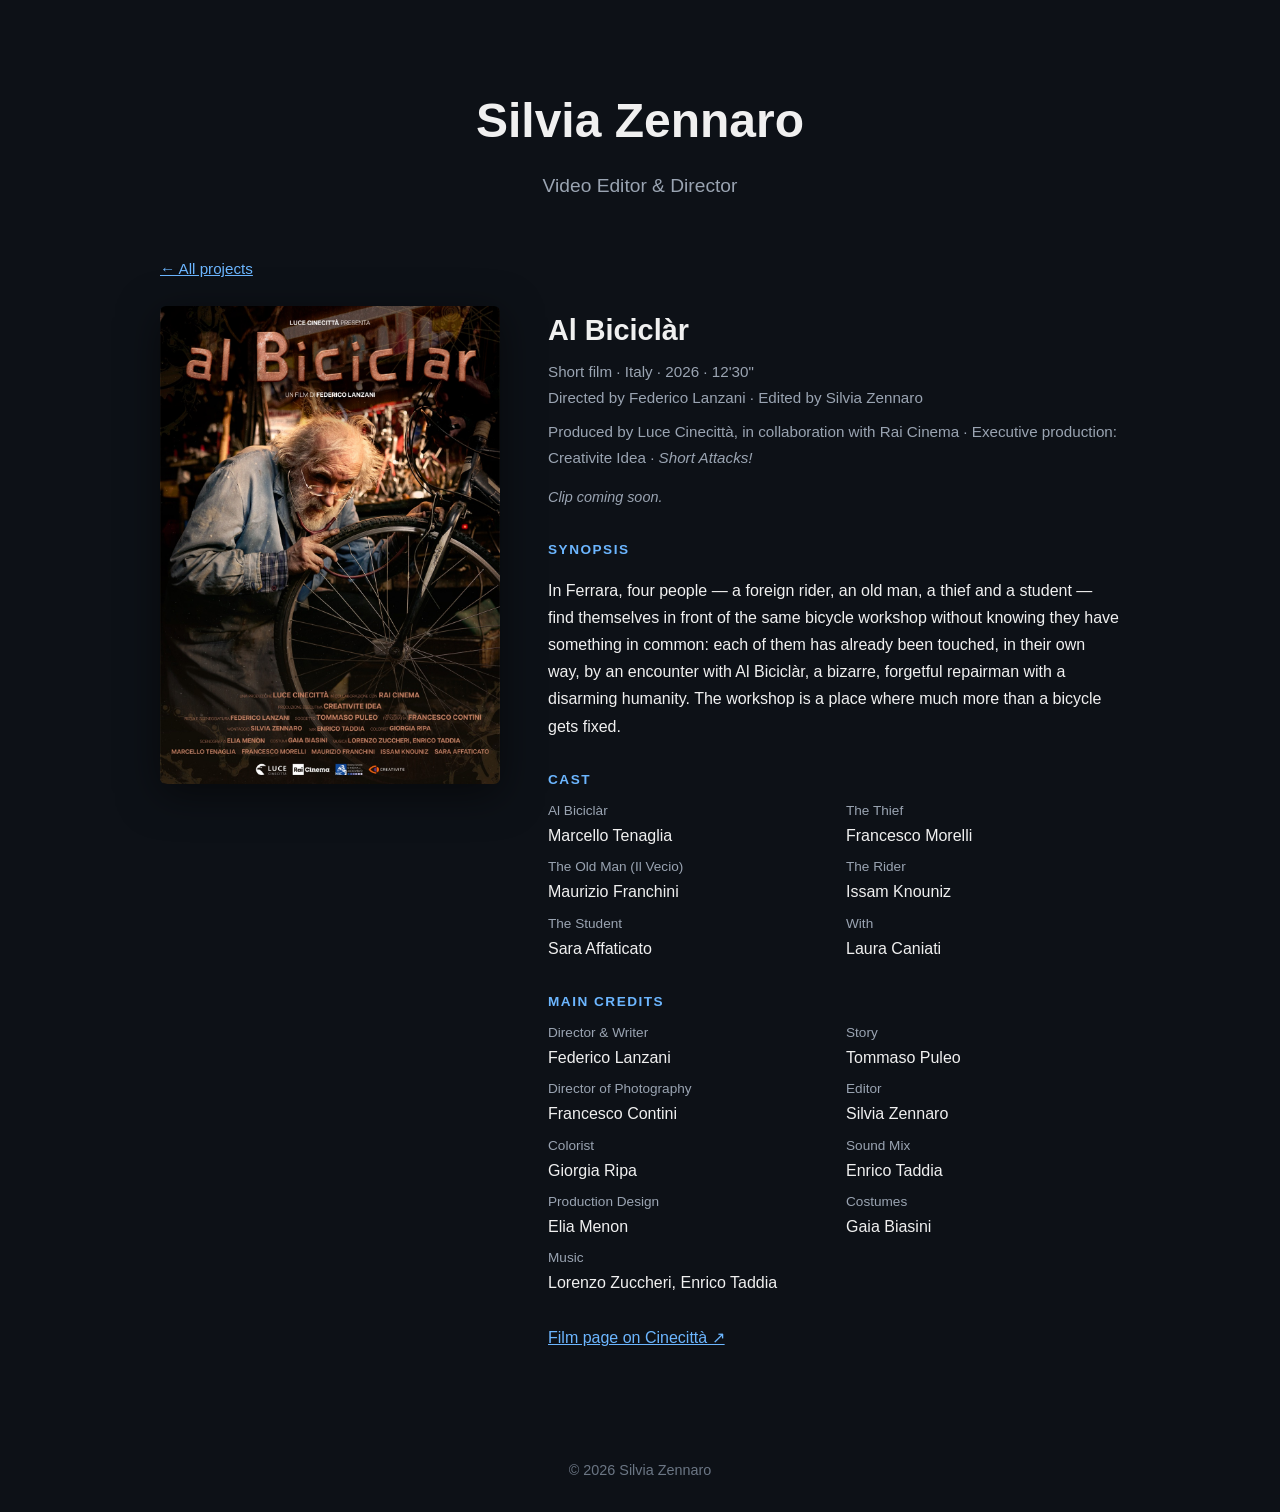
==== al-biciclar.html @ 4b1d2543 "Add files via upload" ====
<!DOCTYPE html>
<html lang="en">
<head>
  <meta charset="UTF-8">
  <meta name="viewport" content="width=device-width, initial-scale=1.0">
  <title>Al Biciclàr — Silvia Zennaro</title>
  <meta name="description" content="Al Biciclàr (2026), a short film by Federico Lanzani, edited by Silvia Zennaro. Produced by Luce Cinecittà.">
  <link rel="stylesheet" href="style.css">
</head>
<body>
  <header>
    <h1><a href="index.html">Silvia Zennaro</a></h1>
    <p class="role">Video Editor & Director</p>
  </header>

  <main>
    <a class="back" href="index.html">← All projects</a>

    <section class="project">
      <div class="poster">
        <img src="al-biciclar-poster.jpg" alt="Poster of Al Biciclàr, a film by Federico Lanzani">
      </div>

      <div>
        <h3>Al Biciclàr</h3>
        <p class="meta">Short film · Italy · 2026 · 12'30"<br>
          Directed by Federico Lanzani · Edited by Silvia Zennaro</p>
        <p class="meta">Produced by Luce Cinecittà, in collaboration with Rai Cinema ·
          Executive production: Creativite Idea · <em>Short Attacks!</em></p>

        <!-- CLIP_PLACEHOLDER -->
        <p class="soon">Clip coming soon.</p>

        <h4>Synopsis</h4>
        <p>
          In Ferrara, four people — a foreign rider, an old man, a thief and a student — find themselves
          in front of the same bicycle workshop without knowing they have something in common: each of
          them has already been touched, in their own way, by an encounter with Al Biciclàr, a bizarre,
          forgetful repairman with a disarming humanity. The workshop is a place where much more than
          a bicycle gets fixed.
        </p>

        <h4>Cast</h4>
        <ul class="credits">
          <li><span>Al Biciclàr</span>Marcello Tenaglia</li>
          <li><span>The Thief</span>Francesco Morelli</li>
          <li><span>The Old Man (Il Vecio)</span>Maurizio Franchini</li>
          <li><span>The Rider</span>Issam Knouniz</li>
          <li><span>The Student</span>Sara Affaticato</li>
          <li><span>With</span>Laura Caniati</li>
        </ul>

        <h4>Main Credits</h4>
        <ul class="credits">
          <li><span>Director & Writer</span>Federico Lanzani</li>
          <li><span>Story</span>Tommaso Puleo</li>
          <li><span>Director of Photography</span>Francesco Contini</li>
          <li><span>Editor</span>Silvia Zennaro</li>
          <li><span>Colorist</span>Giorgia Ripa</li>
          <li><span>Sound Mix</span>Enrico Taddia</li>
          <li><span>Production Design</span>Elia Menon</li>
          <li><span>Costumes</span>Gaia Biasini</li>
          <li><span>Music</span>Lorenzo Zuccheri, Enrico Taddia</li>
        </ul>

        <p style="margin-top:28px">
          <a href="https://cinecitta.com/film/al-biciclar/">Film page on Cinecittà ↗</a>
        </p>
      </div>
    </section>
  </main>

  <footer>© 2026 Silvia Zennaro</footer>
</body>
</html>
---- style.css ----
* { box-sizing: border-box; }
body {
  margin: 0;
  font-family: -apple-system, Helvetica, Arial, sans-serif;
  background: #0d1117;
  color: #f0f0f0;
  line-height: 1.7;
}
a { color: #6cb6ff; }
header { text-align: center; padding: 80px 20px 30px; }
header h1 { font-size: 3rem; margin: 0 0 8px; }
header h1 a { color: inherit; text-decoration: none; }
.role { font-size: 1.2rem; color: #9aa4b2; margin: 0; }
main { max-width: 1000px; margin: 0 auto; padding: 0 20px 60px; }
h2 {
  font-size: 1rem;
  text-transform: uppercase;
  letter-spacing: 2px;
  color: #9aa4b2;
  border-bottom: 1px solid #222a35;
  padding-bottom: 10px;
  margin: 56px 0 28px;
}
h3 { font-size: 1.8rem; margin: 0 0 4px; }
h4 {
  font-size: 0.85rem;
  text-transform: uppercase;
  letter-spacing: 1.5px;
  color: #6cb6ff;
  margin: 28px 0 8px;
}
.meta { color: #9aa4b2; margin: 0 0 8px; font-size: 0.95rem; }
.soon { color: #9aa4b2; font-size: 0.9rem; font-style: italic; }
footer { text-align: center; color: #6b7684; padding: 30px 20px; font-size: 0.9rem; }

/* Home: project cards */
.grid { display: grid; grid-template-columns: 1fr; gap: 32px; }
@media (min-width: 700px) { .grid { grid-template-columns: 1fr 1fr; } }
.card { display: block; color: inherit; text-decoration: none; }
.card img {
  width: 100%;
  height: auto;
  display: block;
  border-radius: 6px;
  box-shadow: 0 10px 40px rgba(0,0,0,.5);
  transition: transform .2s ease;
}
.card:hover img { transform: translateY(-4px); }
.card h3 { font-size: 1.4rem; margin: 16px 0 2px; }

/* Project page */
.back { display: inline-block; margin: 24px 0 0; font-size: 0.95rem; }
.project { display: grid; grid-template-columns: 1fr; gap: 32px; margin-top: 24px; }
@media (min-width: 800px) { .project { grid-template-columns: 340px 1fr; gap: 48px; } }
.poster img { width: 100%; height: auto; display: block; border-radius: 6px; box-shadow: 0 10px 40px rgba(0,0,0,.5); }
.video { background: #000; border-radius: 8px; overflow: hidden; margin: 0 0 8px; }
.video video { width: 100%; display: block; }
blockquote {
  margin: 0;
  padding-left: 18px;
  border-left: 3px solid #2f81f7;
  color: #cfd6df;
  font-style: italic;
}
.credits { display: grid; grid-template-columns: 1fr; gap: 6px 24px; margin: 0; padding: 0; list-style: none; }
@media (min-width: 600px) { .credits { grid-template-columns: 1fr 1fr; } }
.credits span { color: #9aa4b2; display: block; font-size: 0.85rem; }
.laurels { list-style: none; padding: 0; margin: 0; }
.laurels li { padding: 6px 0; border-bottom: 1px solid #1a212b; }
.sub { margin: 22px 0 6px; font-weight: 600; }
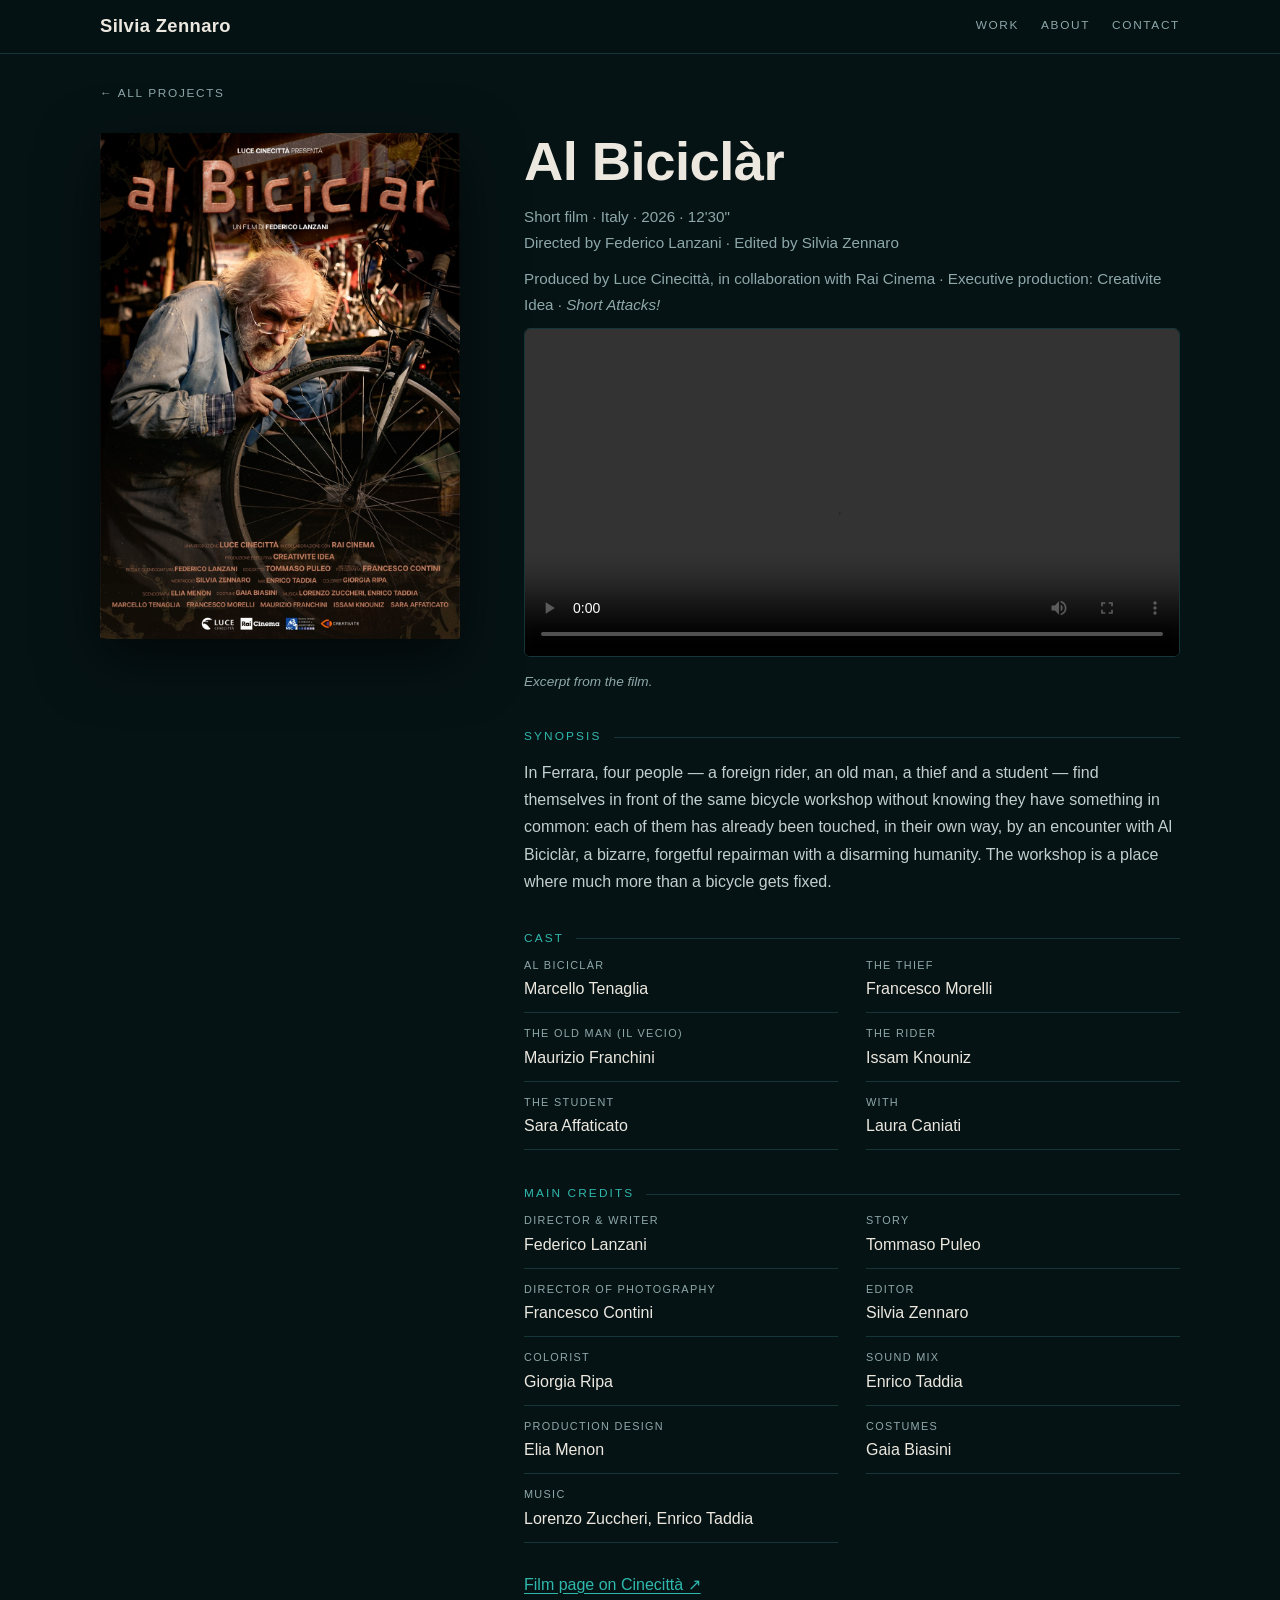
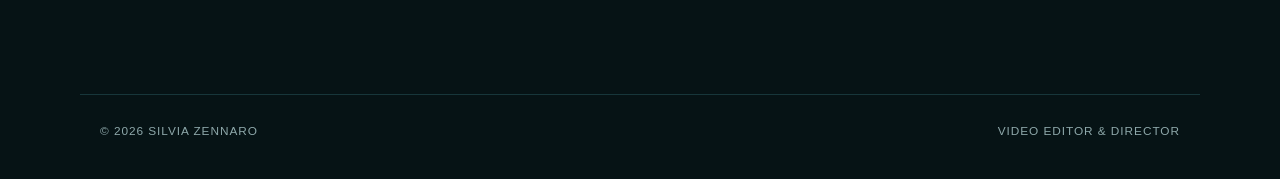
==== commit 2d8116eb: "Add files via upload" ====
--- a/al-biciclar.html
+++ b/al-biciclar.html
@@ -10,7 +10,11 @@
 <body>
   <header>
     <h1><a href="index.html">Silvia Zennaro</a></h1>
-    <p class="role">Video Editor & Director</p>
+    <nav>
+      <a href="index.html#work">Work</a>
+      <a href="index.html#about">About</a>
+      <a href="index.html#contact">Contact</a>
+    </nav>
   </header>
 
   <main>
@@ -28,8 +32,10 @@
         <p class="meta">Produced by Luce Cinecittà, in collaboration with Rai Cinema ·
           Executive production: Creativite Idea · <em>Short Attacks!</em></p>
 
-        <!-- CLIP_PLACEHOLDER -->
-        <p class="soon">Clip coming soon.</p>
+        <div class="video">
+          <video controls playsinline preload="metadata" src="al-biciclar-clip.mp4"></video>
+        </div>
+        <p class="soon">Excerpt from the film.</p>
 
         <h4>Synopsis</h4>
         <p>
@@ -70,6 +76,9 @@
     </section>
   </main>
 
-  <footer>© 2026 Silvia Zennaro</footer>
+  <footer>
+    <span>© 2026 Silvia Zennaro</span>
+    <span>Video Editor &amp; Director</span>
+  </footer>
 </body>
 </html>
--- a/style.css
+++ b/style.css
@@ -1,70 +1,223 @@
+/* ───────────────────────────────────────────
+   Silvia Zennaro — portfolio
+   Petrol teal (ottanio) on deep teal-black, cream text,
+   serif display type + clean sans body. No external fonts.
+   ─────────────────────────────────────────── */
+
+:root {
+  --bg: #061315;
+  --bg-2: #0a1c1f;
+  --surface: #0d2428;
+  --line: #17363a;
+  --text: #ece8df;
+  --muted: #8ea8aa;
+  --teal: #2fb8ad;        /* accent, readable on dark */
+  --teal-deep: #0e6168;   /* ottanio */
+  --sand: #d9c3a0;        /* tiny warm counterpoint */
+  --serif: -apple-system, "Segoe UI", "Helvetica Neue", Helvetica, Arial, sans-serif;
+  --sans: -apple-system, "Segoe UI", "Helvetica Neue", Helvetica, Arial, sans-serif;
+  --mono: -apple-system, "Segoe UI", "Helvetica Neue", Helvetica, Arial, sans-serif;
+  --wrap: 1120px;
+}
+
 * { box-sizing: border-box; }
+html { scroll-behavior: smooth; scroll-padding-top: 72px; }
 body {
   margin: 0;
-  font-family: -apple-system, Helvetica, Arial, sans-serif;
-  background: #0d1117;
-  color: #f0f0f0;
+  font-family: var(--sans);
+  background: var(--bg);
+  color: var(--text);
   line-height: 1.7;
-}
-a { color: #6cb6ff; }
-header { text-align: center; padding: 80px 20px 30px; }
-header h1 { font-size: 3rem; margin: 0 0 8px; }
-header h1 a { color: inherit; text-decoration: none; }
-.role { font-size: 1.2rem; color: #9aa4b2; margin: 0; }
-main { max-width: 1000px; margin: 0 auto; padding: 0 20px 60px; }
+  -webkit-font-smoothing: antialiased;
+}
+img { max-width: 100%; }
+a { color: var(--teal); text-underline-offset: 3px; }
+a:hover { color: var(--text); }
+::selection { background: var(--teal-deep); color: #fff; }
+
+/* ── Top bar ───────────────────────────── */
+header {
+  position: sticky; top: 0; z-index: 20;
+  display: flex; align-items: center; justify-content: space-between;
+  gap: 20px; padding: 14px max(20px, calc((100vw - var(--wrap)) / 2 + 20px));
+  background: rgba(6, 19, 21, .82);
+  backdrop-filter: blur(12px); -webkit-backdrop-filter: blur(12px);
+  border-bottom: 1px solid var(--line);
+  text-align: left;
+}
+header h1 { margin: 0; font: 600 1.15rem/1 var(--serif); letter-spacing: .02em; }
+header h1 a { color: var(--text); text-decoration: none; }
+header .role { display: none; }
+nav { display: flex; gap: 22px; }
+nav a {
+  color: var(--muted); text-decoration: none;
+  font: 500 .74rem/1 var(--mono); letter-spacing: .14em; text-transform: uppercase;
+  padding: 6px 0; border-bottom: 1px solid transparent;
+  transition: color .2s, border-color .2s;
+}
+nav a:hover { color: var(--text); border-color: var(--teal); }
+
+main { max-width: var(--wrap); margin: 0 auto; padding: 0 20px 40px; }
+footer {
+  max-width: var(--wrap); margin: 40px auto 0; padding: 28px 20px 40px;
+  border-top: 1px solid var(--line);
+  display: flex; justify-content: space-between; flex-wrap: wrap; gap: 10px;
+  color: var(--muted); font: .74rem/1.4 var(--mono); letter-spacing: .08em; text-transform: uppercase;
+}
+
+/* ── Hero (home) ───────────────────────── */
+.hero {
+  position: relative; padding: clamp(70px, 14vw, 150px) 0 clamp(60px, 10vw, 110px);
+  isolation: isolate;
+}
+.hero::before {                       /* soft teal light */
+  content: ""; position: absolute; z-index: -1;
+  inset: -120px -20vw auto -20vw; height: 560px;
+  background:
+    radial-gradient(520px 320px at 18% 40%, rgba(14, 97, 104, .55), transparent 70%),
+    radial-gradient(420px 260px at 82% 20%, rgba(47, 184, 173, .16), transparent 70%);
+}
+.eyebrow {
+  display: flex; align-items: center; gap: 14px; margin: 0 0 26px;
+  font: 500 .76rem/1 var(--mono); letter-spacing: .2em; text-transform: uppercase; color: var(--teal);
+}
+.eyebrow::before { content: ""; width: 44px; height: 1px; background: var(--teal); }
+.hero h2 {
+  display: block; margin: 0; border: 0; padding: 0;
+  font: 600 clamp(3rem, 13vw, 9rem)/.92 var(--serif); letter-spacing: -.035em; text-transform: none;
+  color: var(--text);
+}
+.hero h2 em { font-style: italic; color: var(--teal); }
+.lead { max-width: 560px; margin: 30px 0 0; font-size: clamp(1.05rem, 2.2vw, 1.25rem); color: #c9d3d0; }
+.hero-links { display: flex; flex-wrap: wrap; gap: 14px; margin-top: 38px; }
+.btn {
+  display: inline-block; padding: 13px 24px; border-radius: 999px; text-decoration: none;
+  font: 500 .76rem/1 var(--mono); letter-spacing: .14em; text-transform: uppercase;
+  border: 1px solid var(--teal); color: var(--teal); transition: background .2s, color .2s;
+}
+.btn:hover { background: var(--teal); color: var(--bg); }
+.btn.solid { background: var(--teal); color: var(--bg); }
+.btn.solid:hover { background: var(--text); border-color: var(--text); }
+.tc {
+  position: absolute; right: 0; bottom: 28px;
+  font: .72rem/1 var(--mono); letter-spacing: .18em; color: var(--muted); opacity: .7;
+}
+
+/* ── Section headings ──────────────────── */
+section.block { padding: clamp(50px, 8vw, 90px) 0 0; }
 h2 {
-  font-size: 1rem;
-  text-transform: uppercase;
-  letter-spacing: 2px;
-  color: #9aa4b2;
-  border-bottom: 1px solid #222a35;
-  padding-bottom: 10px;
-  margin: 56px 0 28px;
-}
-h3 { font-size: 1.8rem; margin: 0 0 4px; }
+  display: flex; align-items: baseline; gap: 16px;
+  margin: 0 0 36px; padding: 0 0 14px; border-bottom: 1px solid var(--line);
+  font: 600 clamp(1.9rem, 4.5vw, 2.8rem)/1.1 var(--serif); letter-spacing: -.01em;
+  text-transform: none; color: var(--text);
+}
+h2 .n { font: 500 .76rem/1 var(--mono); letter-spacing: .18em; color: var(--teal); }
+h3 { font: 600 clamp(2.2rem, 5vw, 3.4rem)/1.05 var(--serif); letter-spacing: -.01em; margin: 0 0 14px; }
 h4 {
-  font-size: 0.85rem;
-  text-transform: uppercase;
-  letter-spacing: 1.5px;
-  color: #6cb6ff;
-  margin: 28px 0 8px;
-}
-.meta { color: #9aa4b2; margin: 0 0 8px; font-size: 0.95rem; }
-.soon { color: #9aa4b2; font-size: 0.9rem; font-style: italic; }
-footer { text-align: center; color: #6b7684; padding: 30px 20px; font-size: 0.9rem; }
-
-/* Home: project cards */
-.grid { display: grid; grid-template-columns: 1fr; gap: 32px; }
-@media (min-width: 700px) { .grid { grid-template-columns: 1fr 1fr; } }
+  font: 500 .74rem/1 var(--mono); letter-spacing: .18em; text-transform: uppercase;
+  color: var(--teal); margin: 38px 0 12px;
+  display: flex; align-items: center; gap: 12px;
+}
+h4::after { content: ""; flex: 1; height: 1px; background: var(--line); }
+
+.meta { color: var(--muted); margin: 0 0 10px; font-size: .95rem; }
+.soon { color: var(--muted); font-size: .85rem; font-style: italic; }
+
+/* ── Home: project grid ────────────────── */
+.grid { display: grid; grid-template-columns: 1fr 1fr; gap: 28px 18px; align-items: start; }
+@media (min-width: 900px) { .grid { grid-template-columns: repeat(3, 1fr); gap: 44px 28px; } }
 .card { display: block; color: inherit; text-decoration: none; }
 .card img {
-  width: 100%;
-  height: auto;
-  display: block;
-  border-radius: 6px;
-  box-shadow: 0 10px 40px rgba(0,0,0,.5);
-  transition: transform .2s ease;
-}
-.card:hover img { transform: translateY(-4px); }
-.card h3 { font-size: 1.4rem; margin: 16px 0 2px; }
-
-/* Project page */
-.back { display: inline-block; margin: 24px 0 0; font-size: 0.95rem; }
-.project { display: grid; grid-template-columns: 1fr; gap: 32px; margin-top: 24px; }
-@media (min-width: 800px) { .project { grid-template-columns: 340px 1fr; gap: 48px; } }
-.poster img { width: 100%; height: auto; display: block; border-radius: 6px; box-shadow: 0 10px 40px rgba(0,0,0,.5); }
-.video { background: #000; border-radius: 8px; overflow: hidden; margin: 0 0 8px; }
+  width: 100%; height: auto; display: block; aspect-ratio: 5 / 7; object-fit: cover; object-position: center top; background: var(--surface); border-radius: 3px;
+  box-shadow: 0 14px 40px rgba(0, 0, 0, .55);
+  transition: transform .35s ease, box-shadow .35s ease;
+}
+.card:hover img { transform: translateY(-6px); box-shadow: 0 22px 50px rgba(0, 0, 0, .6), 0 0 0 1px var(--teal); }
+.card h3 { font: 500 1.35rem/1.2 var(--serif); margin: 16px 0 4px; letter-spacing: 0; }
+.card .meta { font: .72rem/1.5 var(--mono); letter-spacing: .06em; text-transform: uppercase; margin: 0; }
+.card:hover h3 { color: var(--teal); }
+
+/* ── Home: more work (editorial index) ─── */
+.work { list-style: none; margin: 0; padding: 0; }
+.work li {
+  display: grid; grid-template-columns: 64px minmax(0, 1.3fr) minmax(0, .8fr) minmax(0, 1.4fr);
+  gap: 4px 24px; align-items: baseline; padding: 18px 8px;
+  border-bottom: 1px solid var(--line); transition: background .2s, padding-left .2s;
+}
+.work li:hover { background: var(--bg-2); padding-left: 16px; }
+.work .top { display: contents; }
+.work .year { grid-column: 1; grid-row: 1; font: .8rem/1 var(--mono); letter-spacing: .1em; color: var(--muted); }
+.work .title { grid-column: 2; grid-row: 1; font: 500 1.3rem/1.25 var(--serif); }
+.work .role-line { grid-column: 3; grid-row: 1; margin: 0; font: .72rem/1.4 var(--mono); letter-spacing: .1em; text-transform: uppercase; color: var(--teal); }
+.work .info { grid-column: 4; grid-row: 1; margin: 0; font-size: .9rem; line-height: 1.5; color: var(--muted); }
+@media (max-width: 760px) {
+  .work li { grid-template-columns: 52px 1fr; padding: 16px 0; }
+  .work .title { grid-column: 2; grid-row: 1; }
+  .work .year { grid-row: 1; }
+  .work .role-line { grid-column: 2; grid-row: 2; }
+  .work .info { grid-column: 2; grid-row: 3; }
+}
+
+/* ── Home: about ───────────────────────── */
+.about { display: grid; grid-template-columns: 1fr; gap: 40px; }
+@media (min-width: 860px) { .about { grid-template-columns: 1.3fr 1fr; gap: 80px; } }
+.about .big { font: 500 clamp(1.4rem, 2.8vw, 1.9rem)/1.4 var(--serif); margin: 0 0 22px; color: var(--text); }
+.about p { margin: 0 0 16px; color: #c3cfcc; }
+.facts { display: grid; gap: 26px; align-content: start; }
+.facts h4 { margin-top: 0; }
+.facts ul { list-style: none; margin: 0; padding: 0; }
+.facts li { padding: 5px 0; color: #c3cfcc; font-size: .95rem; }
+.facts li small { display: block; color: var(--muted); font-size: .82rem; }
+.tags { display: flex; flex-wrap: wrap; gap: 8px; }
+.tags span { padding: 6px 12px; border: 1px solid var(--line); border-radius: 999px; font-size: .82rem; color: #c3cfcc; }
+
+/* ── Home: showreel / contact placeholders ── */
+.reel {
+  display: grid; place-items: center; aspect-ratio: 16 / 7; min-height: 200px; padding: 20px;
+  border: 1px dashed var(--teal-deep); border-radius: 6px; text-align: center;
+  background: repeating-linear-gradient(135deg, transparent 0 14px, rgba(14, 97, 104, .08) 14px 15px);
+  color: var(--muted); font: .78rem/1.8 var(--mono); letter-spacing: .16em; text-transform: uppercase;
+}
+.contact { text-align: left; }
+.contact .big { font: 600 clamp(2rem, 6vw, 4rem)/1.05 var(--serif); letter-spacing: -.015em; margin: 0 0 22px; }
+.contact .big em { color: var(--teal); }
+.contact p { color: var(--muted); max-width: 520px; }
+
+/* ── Project pages ─────────────────────── */
+.back {
+  display: inline-block; margin: 34px 0 0; color: var(--muted); text-decoration: none;
+  font: 500 .74rem/1 var(--mono); letter-spacing: .14em; text-transform: uppercase;
+}
+.back:hover { color: var(--teal); }
+.project { display: grid; grid-template-columns: 1fr; gap: 36px; margin-top: 28px; }
+@media (min-width: 860px) { .project { grid-template-columns: 360px 1fr; gap: 64px; } .poster { position: sticky; top: 90px; align-self: start; } }
+.poster img { width: 100%; height: auto; display: block; border-radius: 3px; box-shadow: 0 20px 60px rgba(0, 0, 0, .6); }
+.video { background: #000; border-radius: 6px; overflow: hidden; margin: 0 0 8px; border: 1px solid var(--line); }
 .video video { width: 100%; display: block; }
 blockquote {
-  margin: 0;
-  padding-left: 18px;
-  border-left: 3px solid #2f81f7;
-  color: #cfd6df;
-  font-style: italic;
-}
-.credits { display: grid; grid-template-columns: 1fr; gap: 6px 24px; margin: 0; padding: 0; list-style: none; }
+  margin: 0; padding: 4px 0 4px 22px; border-left: 2px solid var(--teal);
+  color: #cfd9d6; font: italic 400 1.08rem/1.6 var(--serif);
+}
+.credits { display: grid; grid-template-columns: 1fr; gap: 12px 28px; margin: 0; padding: 0; list-style: none; }
 @media (min-width: 600px) { .credits { grid-template-columns: 1fr 1fr; } }
-.credits span { color: #9aa4b2; display: block; font-size: 0.85rem; }
+.credits li { padding-bottom: 10px; border-bottom: 1px solid var(--line); }
+.credits span { color: var(--muted); display: block; font: .68rem/1.5 var(--mono); letter-spacing: .12em; text-transform: uppercase; margin-bottom: 2px; }
 .laurels { list-style: none; padding: 0; margin: 0; }
-.laurels li { padding: 6px 0; border-bottom: 1px solid #1a212b; }
-.sub { margin: 22px 0 6px; font-weight: 600; }
+.laurels li { padding: 8px 0 8px 22px; border-bottom: 1px solid var(--line); position: relative; }
+.laurels li::before { content: "✦"; position: absolute; left: 0; top: 9px; font-size: .7rem; color: var(--teal); }
+.sub { margin: 26px 0 6px; font: 500 .74rem/1.4 var(--mono); letter-spacing: .14em; text-transform: uppercase; color: var(--sand); }
+.project p { color: #c3cfcc; }
+.project .meta, .project .soon { color: var(--muted); }
+
+/* Photo gallery */
+.gallery { display: flex; flex-wrap: wrap; justify-content: center; gap: 10px; margin: 0 0 8px; }
+.gallery img { flex: 0 0 calc(50% - 5px); width: calc(50% - 5px); aspect-ratio: 4 / 3; object-fit: cover; object-position: center 30%; display: block; border-radius: 4px; }
+
+/* ── Motion (respects user setting) ────── */
+.reveal { opacity: 0; transform: translateY(18px); transition: opacity .7s ease, transform .7s ease; }
+.reveal.in { opacity: 1; transform: none; }
+@media (prefers-reduced-motion: reduce) {
+  html { scroll-behavior: auto; }
+  .reveal { opacity: 1; transform: none; transition: none; }
+  .card img, .work li { transition: none; }
+}
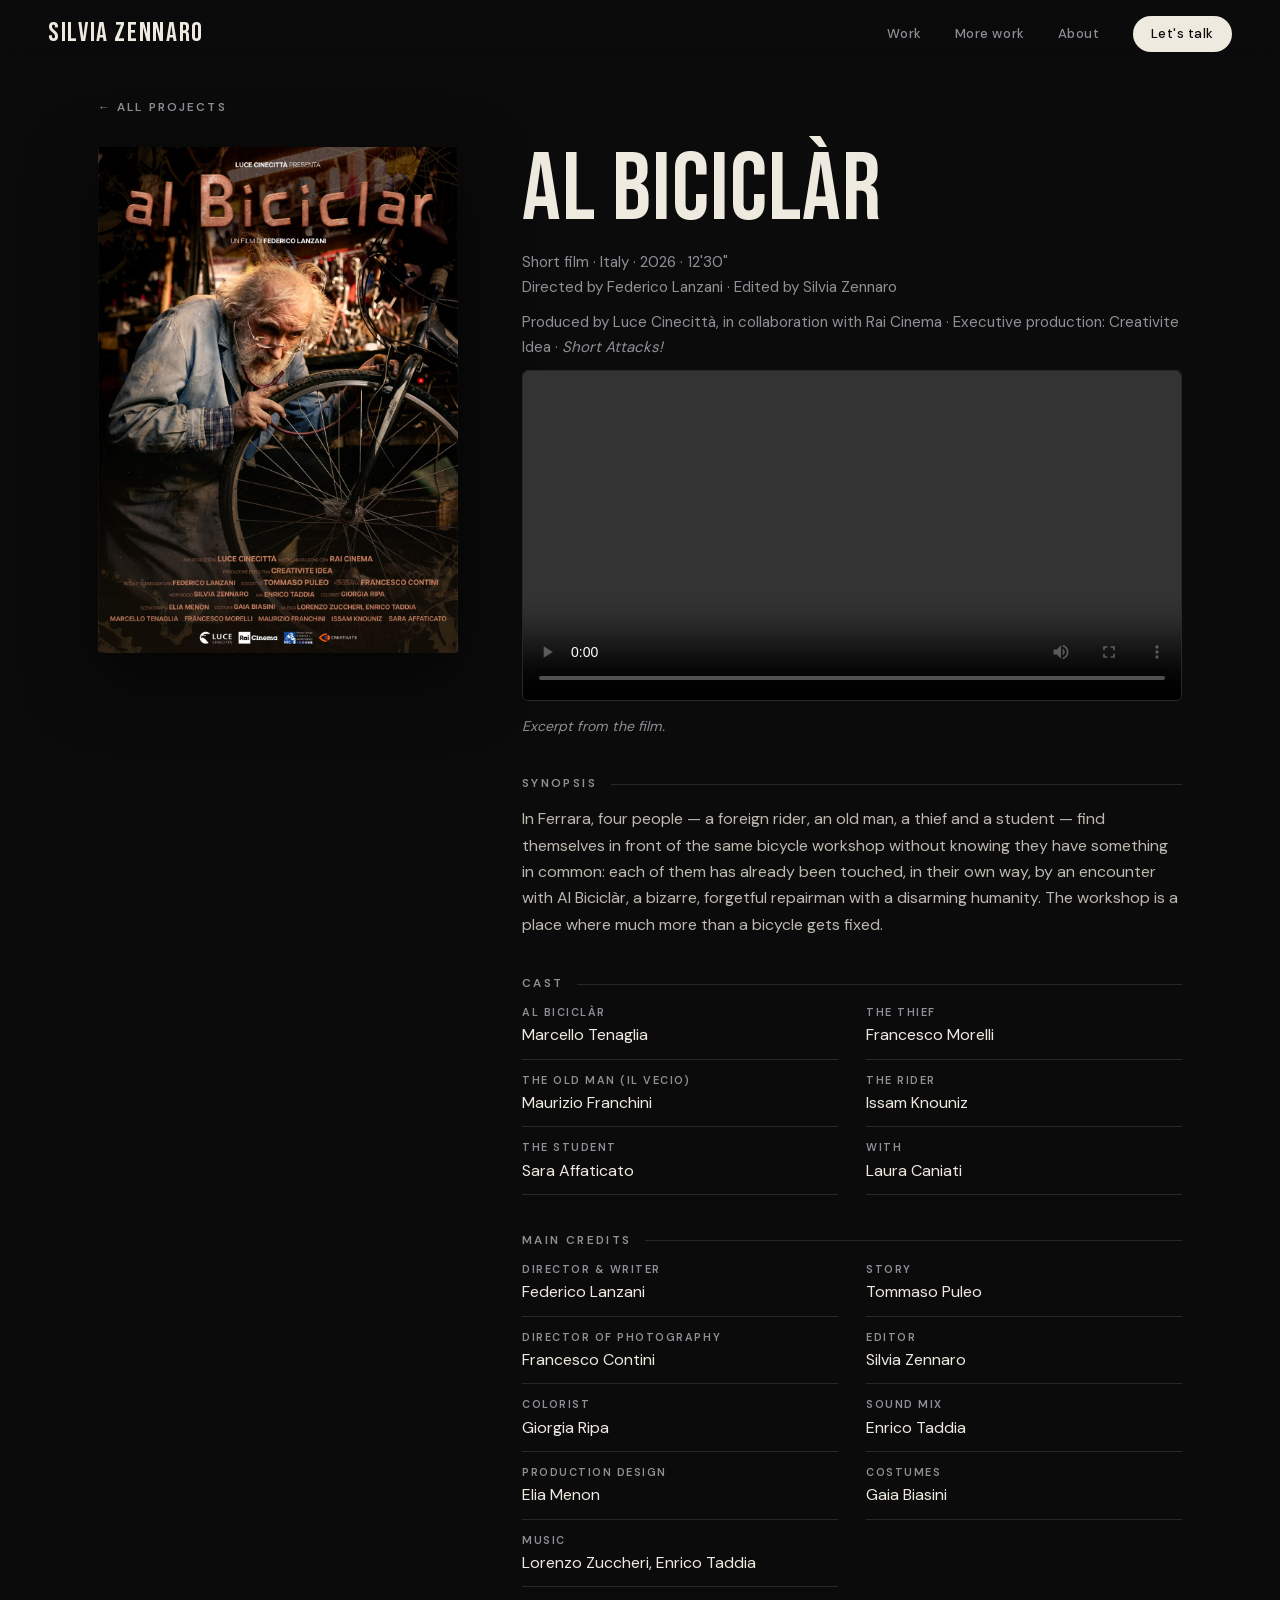
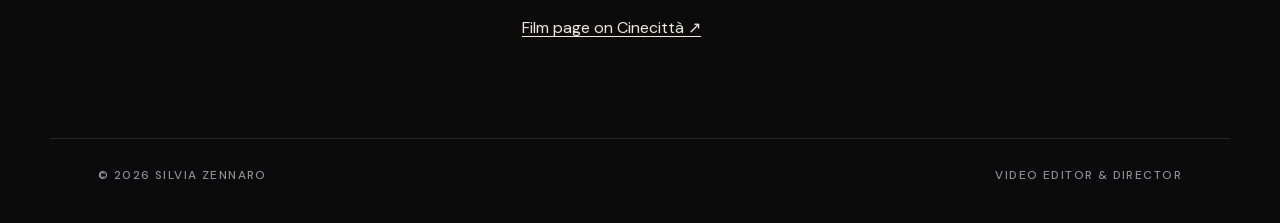
==== commit ae64221f: "Add files via upload" ====
--- a/al-biciclar.html
+++ b/al-biciclar.html
@@ -5,6 +5,7 @@
   <meta name="viewport" content="width=device-width, initial-scale=1.0">
   <title>Al Biciclàr — Silvia Zennaro</title>
   <meta name="description" content="Al Biciclàr (2026), a short film by Federico Lanzani, edited by Silvia Zennaro. Produced by Luce Cinecittà.">
+  <meta name="theme-color" content="#0b0b0c">
   <link rel="stylesheet" href="style.css">
 </head>
 <body>
@@ -12,8 +13,9 @@
     <h1><a href="index.html">Silvia Zennaro</a></h1>
     <nav>
       <a href="index.html#work">Work</a>
+      <a href="index.html#more">More work</a>
       <a href="index.html#about">About</a>
-      <a href="index.html#contact">Contact</a>
+      <a class="cta" href="index.html#contact">Let's talk</a>
     </nav>
   </header>
 
--- a/style.css
+++ b/style.css
@@ -1,223 +1,268 @@
 /* ───────────────────────────────────────────
    Silvia Zennaro — portfolio
-   Petrol teal (ottanio) on deep teal-black, cream text,
-   serif display type + clean sans body. No external fonts.
+   Black & cream. Condensed display type (Bebas Neue) +
+   clean text sans (DM Sans). Fonts are self-hosted.
    ─────────────────────────────────────────── */
 
+@font-face {
+  font-family: "Bebas Neue"; font-style: normal; font-weight: 400; font-display: swap;
+  src: url("fonts/bebas-neue.woff2") format("woff2");
+}
+@font-face {
+  font-family: "DM Sans"; font-style: normal; font-weight: 300 700; font-display: swap;
+  src: url("fonts/dm-sans.woff2") format("woff2");
+}
+
 :root {
-  --bg: #061315;
-  --bg-2: #0a1c1f;
-  --surface: #0d2428;
-  --line: #17363a;
-  --text: #ece8df;
-  --muted: #8ea8aa;
-  --teal: #2fb8ad;        /* accent, readable on dark */
-  --teal-deep: #0e6168;   /* ottanio */
-  --sand: #d9c3a0;        /* tiny warm counterpoint */
-  --serif: -apple-system, "Segoe UI", "Helvetica Neue", Helvetica, Arial, sans-serif;
-  --sans: -apple-system, "Segoe UI", "Helvetica Neue", Helvetica, Arial, sans-serif;
-  --mono: -apple-system, "Segoe UI", "Helvetica Neue", Helvetica, Arial, sans-serif;
-  --wrap: 1120px;
+  --bg: #0b0b0c;
+  --bg-2: #131315;
+  --line: #28282c;
+  --text: #efeae0;
+  --muted: #8f8f95;
+  --display: "Bebas Neue", "Oswald", Impact, "Arial Narrow", sans-serif;
+  --sans: "DM Sans", -apple-system, "Segoe UI", "Helvetica Neue", Arial, sans-serif;
+  --wrap: 1180px;
+  --pad: clamp(20px, 4vw, 48px);
+  --nav-h: 68px;
 }
 
 * { box-sizing: border-box; }
-html { scroll-behavior: smooth; scroll-padding-top: 72px; }
+html { scroll-behavior: smooth; scroll-padding-top: var(--nav-h); }
 body {
-  margin: 0;
-  font-family: var(--sans);
-  background: var(--bg);
-  color: var(--text);
-  line-height: 1.7;
+  margin: 0; background: var(--bg); color: var(--text);
+  font-family: var(--sans); font-weight: 400; line-height: 1.65;
   -webkit-font-smoothing: antialiased;
 }
 img { max-width: 100%; }
-a { color: var(--teal); text-underline-offset: 3px; }
-a:hover { color: var(--text); }
-::selection { background: var(--teal-deep); color: #fff; }
+a { color: var(--text); text-underline-offset: 3px; }
+a:hover { color: #fff; }
+::selection { background: var(--text); color: var(--bg); }
 
 /* ── Top bar ───────────────────────────── */
 header {
-  position: sticky; top: 0; z-index: 20;
-  display: flex; align-items: center; justify-content: space-between;
-  gap: 20px; padding: 14px max(20px, calc((100vw - var(--wrap)) / 2 + 20px));
-  background: rgba(6, 19, 21, .82);
-  backdrop-filter: blur(12px); -webkit-backdrop-filter: blur(12px);
-  border-bottom: 1px solid var(--line);
-  text-align: left;
-}
-header h1 { margin: 0; font: 600 1.15rem/1 var(--serif); letter-spacing: .02em; }
+  position: fixed; top: 0; left: 0; right: 0; z-index: 50; height: var(--nav-h);
+  display: flex; align-items: center; justify-content: space-between; gap: 24px;
+  padding: 0 var(--pad);
+  background: linear-gradient(to bottom, rgba(11,11,12,.92), rgba(11,11,12,.55));
+  backdrop-filter: blur(10px); -webkit-backdrop-filter: blur(10px);
+}
+header h1 { margin: 0; font: 400 1.7rem/1 var(--display); letter-spacing: .06em; }
 header h1 a { color: var(--text); text-decoration: none; }
 header .role { display: none; }
-nav { display: flex; gap: 22px; }
+nav { display: flex; align-items: center; gap: clamp(14px, 2.6vw, 34px); }
 nav a {
-  color: var(--muted); text-decoration: none;
-  font: 500 .74rem/1 var(--mono); letter-spacing: .14em; text-transform: uppercase;
-  padding: 6px 0; border-bottom: 1px solid transparent;
-  transition: color .2s, border-color .2s;
-}
-nav a:hover { color: var(--text); border-color: var(--teal); }
-
-main { max-width: var(--wrap); margin: 0 auto; padding: 0 20px 40px; }
+  position: relative; color: var(--muted); text-decoration: none;
+  font: 500 .82rem/1 var(--sans); letter-spacing: .04em; padding: 8px 0; transition: color .2s;
+}
+nav a::after {
+  content: ""; position: absolute; left: 0; right: 0; bottom: 0; height: 1px;
+  background: var(--text); transform: scaleX(0); transform-origin: left; transition: transform .3s ease;
+}
+nav a:hover, nav a.on { color: var(--text); }
+nav a:hover::after, nav a.on::after { transform: scaleX(1); }
+nav a.cta {
+  color: var(--bg); background: var(--text); padding: 11px 18px; border-radius: 999px;
+}
+nav a.cta::after { display: none; }
+nav a.cta:hover { background: #fff; color: #000; }
+@media (max-width: 720px) { nav a:not(.cta) { display: none; } header h1 { font-size: 1.45rem; } }
+.progress {
+  position: fixed; top: 0; left: 0; height: 2px; width: 100%; z-index: 60;
+  background: var(--text); transform: scaleX(0); transform-origin: left;
+}
+
+main { max-width: var(--wrap); margin: 0 auto; padding: var(--nav-h) var(--pad) 40px; }
 footer {
-  max-width: var(--wrap); margin: 40px auto 0; padding: 28px 20px 40px;
+  max-width: var(--wrap); margin: 40px auto 0; padding: 28px var(--pad) 40px;
   border-top: 1px solid var(--line);
   display: flex; justify-content: space-between; flex-wrap: wrap; gap: 10px;
-  color: var(--muted); font: .74rem/1.4 var(--mono); letter-spacing: .08em; text-transform: uppercase;
-}
-
-/* ── Hero (home) ───────────────────────── */
+  color: var(--muted); font: 500 .74rem/1.4 var(--sans); letter-spacing: .12em; text-transform: uppercase;
+}
+
+/* ── Type helpers ──────────────────────── */
+.chip {
+  display: inline-block; padding: 7px 14px; border: 1px solid var(--line); border-radius: 999px;
+  font: 500 .72rem/1 var(--sans); letter-spacing: .16em; text-transform: uppercase; color: var(--muted);
+}
+h2 {
+  margin: 18px 0 40px; font: 400 clamp(3rem, 9vw, 7rem)/.9 var(--display);
+  letter-spacing: .01em; text-transform: uppercase; color: var(--text); border: 0; padding: 0;
+}
+h3 { margin: 0 0 14px; font: 400 clamp(3rem, 8vw, 6rem)/.92 var(--display); text-transform: uppercase; letter-spacing: .01em; }
+h4 {
+  display: flex; align-items: center; gap: 14px; margin: 40px 0 14px;
+  font: 600 .74rem/1 var(--sans); letter-spacing: .2em; text-transform: uppercase; color: var(--muted);
+}
+h4::after { content: ""; flex: 1; height: 1px; background: var(--line); }
+.meta { color: var(--muted); margin: 0 0 10px; font-size: .95rem; }
+.soon { color: var(--muted); font-size: .88rem; font-style: italic; }
+
+.btn {
+  display: inline-block; padding: 14px 26px; border-radius: 999px; text-decoration: none;
+  font: 600 .78rem/1 var(--sans); letter-spacing: .12em; text-transform: uppercase;
+  border: 1px solid var(--text); color: var(--text); transition: background .2s, color .2s;
+}
+.btn:hover { background: var(--text); color: var(--bg); }
+.btn.solid { background: var(--text); color: var(--bg); }
+.btn.solid:hover { background: #fff; border-color: #fff; color: #000; }
+
+/* ── Hero ──────────────────────────────── */
 .hero {
-  position: relative; padding: clamp(70px, 14vw, 150px) 0 clamp(60px, 10vw, 110px);
-  isolation: isolate;
-}
-.hero::before {                       /* soft teal light */
-  content: ""; position: absolute; z-index: -1;
-  inset: -120px -20vw auto -20vw; height: 560px;
+  position: relative; min-height: 100vh; min-height: 100svh;
+  display: flex; flex-direction: column; justify-content: center; align-items: center;
+  margin: calc(var(--nav-h) * -1) calc(var(--pad) * -1) 0; padding: var(--nav-h) var(--pad) 0;
+  text-align: center; overflow: hidden; isolation: isolate;
+}
+.hero::before {
+  content: ""; position: absolute; inset: 0; z-index: -1;
   background:
-    radial-gradient(520px 320px at 18% 40%, rgba(14, 97, 104, .55), transparent 70%),
-    radial-gradient(420px 260px at 82% 20%, rgba(47, 184, 173, .16), transparent 70%);
-}
-.eyebrow {
-  display: flex; align-items: center; gap: 14px; margin: 0 0 26px;
-  font: 500 .76rem/1 var(--mono); letter-spacing: .2em; text-transform: uppercase; color: var(--teal);
-}
-.eyebrow::before { content: ""; width: 44px; height: 1px; background: var(--teal); }
+    radial-gradient(60% 50% at 50% 42%, rgba(239,234,224,.10), transparent 70%),
+    radial-gradient(40% 30% at 85% 90%, rgba(239,234,224,.05), transparent 70%);
+}
+.hero-in { will-change: transform, opacity; }
+.hero .kicker { margin: 0 0 22px; font: 500 .78rem/1 var(--sans); letter-spacing: .3em; text-transform: uppercase; color: var(--muted); }
 .hero h2 {
-  display: block; margin: 0; border: 0; padding: 0;
-  font: 600 clamp(3rem, 13vw, 9rem)/.92 var(--serif); letter-spacing: -.035em; text-transform: none;
-  color: var(--text);
-}
-.hero h2 em { font-style: italic; color: var(--teal); }
-.lead { max-width: 560px; margin: 30px 0 0; font-size: clamp(1.05rem, 2.2vw, 1.25rem); color: #c9d3d0; }
-.hero-links { display: flex; flex-wrap: wrap; gap: 14px; margin-top: 38px; }
-.btn {
-  display: inline-block; padding: 13px 24px; border-radius: 999px; text-decoration: none;
-  font: 500 .76rem/1 var(--mono); letter-spacing: .14em; text-transform: uppercase;
-  border: 1px solid var(--teal); color: var(--teal); transition: background .2s, color .2s;
-}
-.btn:hover { background: var(--teal); color: var(--bg); }
-.btn.solid { background: var(--teal); color: var(--bg); }
-.btn.solid:hover { background: var(--text); border-color: var(--text); }
-.tc {
-  position: absolute; right: 0; bottom: 28px;
-  font: .72rem/1 var(--mono); letter-spacing: .18em; color: var(--muted); opacity: .7;
-}
-
-/* ── Section headings ──────────────────── */
-section.block { padding: clamp(50px, 8vw, 90px) 0 0; }
-h2 {
-  display: flex; align-items: baseline; gap: 16px;
-  margin: 0 0 36px; padding: 0 0 14px; border-bottom: 1px solid var(--line);
-  font: 600 clamp(1.9rem, 4.5vw, 2.8rem)/1.1 var(--serif); letter-spacing: -.01em;
-  text-transform: none; color: var(--text);
-}
-h2 .n { font: 500 .76rem/1 var(--mono); letter-spacing: .18em; color: var(--teal); }
-h3 { font: 600 clamp(2.2rem, 5vw, 3.4rem)/1.05 var(--serif); letter-spacing: -.01em; margin: 0 0 14px; }
-h4 {
-  font: 500 .74rem/1 var(--mono); letter-spacing: .18em; text-transform: uppercase;
-  color: var(--teal); margin: 38px 0 12px;
-  display: flex; align-items: center; gap: 12px;
-}
-h4::after { content: ""; flex: 1; height: 1px; background: var(--line); }
-
-.meta { color: var(--muted); margin: 0 0 10px; font-size: .95rem; }
-.soon { color: var(--muted); font-size: .85rem; font-style: italic; }
-
-/* ── Home: project grid ────────────────── */
-.grid { display: grid; grid-template-columns: 1fr 1fr; gap: 28px 18px; align-items: start; }
-@media (min-width: 900px) { .grid { grid-template-columns: repeat(3, 1fr); gap: 44px 28px; } }
-.card { display: block; color: inherit; text-decoration: none; }
-.card img {
-  width: 100%; height: auto; display: block; aspect-ratio: 5 / 7; object-fit: cover; object-position: center top; background: var(--surface); border-radius: 3px;
-  box-shadow: 0 14px 40px rgba(0, 0, 0, .55);
-  transition: transform .35s ease, box-shadow .35s ease;
-}
-.card:hover img { transform: translateY(-6px); box-shadow: 0 22px 50px rgba(0, 0, 0, .6), 0 0 0 1px var(--teal); }
-.card h3 { font: 500 1.35rem/1.2 var(--serif); margin: 16px 0 4px; letter-spacing: 0; }
-.card .meta { font: .72rem/1.5 var(--mono); letter-spacing: .06em; text-transform: uppercase; margin: 0; }
-.card:hover h3 { color: var(--teal); }
-
-/* ── Home: more work (editorial index) ─── */
+  display: block; margin: 0; font: 400 clamp(4.2rem, 17.5vw, 17rem)/.82 var(--display);
+  letter-spacing: .01em; text-transform: uppercase;
+}
+.hero h2 span { display: block; }
+.hero .lead { max-width: 520px; margin: 30px auto 0; color: #bdb8ae; font-size: clamp(1rem, 2vw, 1.15rem); }
+.hero .words { margin: 26px 0 0; font: 500 .8rem/1 var(--sans); letter-spacing: .3em; text-transform: uppercase; color: var(--text); }
+.hero .words i { font-style: normal; color: var(--muted); padding: 0 .9em; }
+.scroll-cue {
+  position: absolute; left: 50%; bottom: 28px; transform: translateX(-50%);
+  display: flex; flex-direction: column; align-items: center; gap: 10px;
+  font: 500 .68rem/1 var(--sans); letter-spacing: .3em; text-transform: uppercase; color: var(--muted);
+}
+.scroll-cue::after { content: ""; width: 1px; height: 44px; background: linear-gradient(var(--text), transparent); animation: drip 2s ease-in-out infinite; transform-origin: top; }
+@keyframes drip { 0% { transform: scaleY(0); opacity: 1; } 60% { transform: scaleY(1); opacity: 1; } 100% { transform: scaleY(1); opacity: 0; } }
+
+/* ── Work: scroll-driven story ─────────── */
+.work-head { padding-top: clamp(60px, 9vw, 110px); }
+.story { position: relative; }
+.stage { position: relative; }
+.slide { display: grid; grid-template-columns: 1fr; gap: 24px; padding: 34px 0; border-top: 1px solid var(--line); }
+.slide .poster-wrap img { width: 100%; max-width: 420px; height: auto; display: block; border-radius: 3px; box-shadow: 0 24px 60px rgba(0,0,0,.6); }
+.slide .num { font: 500 .78rem/1 var(--sans); letter-spacing: .2em; color: var(--muted); }
+.slide h3 { margin: 14px 0 12px; font-size: clamp(3rem, 7vw, 5.5rem); }
+.slide .tags { margin: 0 0 24px; color: var(--muted); font-size: 1rem; }
+.slide .tags b { color: var(--text); font-weight: 500; }
+.counter, .dots { display: none; }
+
+/* pinned version (only when JS is on) */
+html.js .story { height: calc(var(--n) * 78vh + 22vh); }
+html.js .stage {
+  position: sticky; top: 0; height: 100vh; height: 100svh;
+  margin: 0 calc(var(--pad) * -1); padding: var(--nav-h) var(--pad) 0; overflow: hidden;
+}
+html.js .slide {
+  position: absolute; inset: var(--nav-h) var(--pad) 0; padding: 0; border: 0;
+  grid-template-columns: 1.05fr 1fr; align-items: center; gap: clamp(24px, 5vw, 90px);
+  opacity: 0; visibility: hidden; transform: translateY(40px);
+  transition: opacity .55s ease, transform .55s ease, visibility 0s .55s;
+}
+html.js .slide.active { opacity: 1; visibility: visible; transform: none; transition: opacity .55s ease, transform .55s ease; }
+html.js .slide.past { transform: translateY(-40px); }
+html.js .slide .text { order: 1; }
+html.js .slide .poster-wrap { order: 2; display: flex; justify-content: center; align-items: center; height: 100%; padding: 22px 0 70px; }
+html.js .slide .poster-wrap img { width: auto; max-width: 100%; max-height: 100%; aspect-ratio: 5 / 7; object-fit: cover; }
+html.js .counter {
+  display: block; position: absolute; left: var(--pad); bottom: 28px;
+  font: 400 1.9rem/1 var(--display); letter-spacing: .08em;
+}
+html.js .counter small { color: var(--muted); font-size: 1.1rem; }
+html.js .dots {
+  display: flex; flex-direction: column; gap: 10px; position: absolute; right: var(--pad); top: 50%; transform: translateY(-50%); z-index: 5;
+}
+.dots button {
+  width: 6px; height: 6px; padding: 0; border: 0; border-radius: 6px; background: #55555a; cursor: pointer;
+  transition: height .3s, background .3s;
+}
+.dots button.on { height: 26px; background: var(--text); }
+@media (max-width: 800px) {
+  html.js .slide { grid-template-columns: 1fr; grid-template-rows: minmax(0, 1fr) auto; gap: 12px; align-items: stretch; }
+  html.js .slide .poster-wrap { order: 1; padding: 14px 0 0; }
+  html.js .slide .text { order: 2; padding-bottom: 104px; }
+  html.js .slide h3 { font-size: clamp(2.6rem, 12vw, 4rem); margin: 8px 0; }
+  html.js .slide .tags { margin-bottom: 14px; font-size: .92rem; }
+  html.js .dots { display: none; }
+}
+
+/* ── More work (editorial index) ───────── */
+.block { padding-top: clamp(70px, 10vw, 130px); }
 .work { list-style: none; margin: 0; padding: 0; }
 .work li {
-  display: grid; grid-template-columns: 64px minmax(0, 1.3fr) minmax(0, .8fr) minmax(0, 1.4fr);
-  gap: 4px 24px; align-items: baseline; padding: 18px 8px;
-  border-bottom: 1px solid var(--line); transition: background .2s, padding-left .2s;
-}
-.work li:hover { background: var(--bg-2); padding-left: 16px; }
+  display: grid; grid-template-columns: 70px minmax(0, 1.3fr) minmax(0, .8fr) minmax(0, 1.4fr);
+  gap: 4px 24px; align-items: baseline; padding: 20px 8px; border-bottom: 1px solid var(--line);
+  transition: background .2s, padding-left .25s;
+}
+.work li:first-child { border-top: 1px solid var(--line); }
+.work li:hover { background: var(--bg-2); padding-left: 18px; }
 .work .top { display: contents; }
-.work .year { grid-column: 1; grid-row: 1; font: .8rem/1 var(--mono); letter-spacing: .1em; color: var(--muted); }
-.work .title { grid-column: 2; grid-row: 1; font: 500 1.3rem/1.25 var(--serif); }
-.work .role-line { grid-column: 3; grid-row: 1; margin: 0; font: .72rem/1.4 var(--mono); letter-spacing: .1em; text-transform: uppercase; color: var(--teal); }
-.work .info { grid-column: 4; grid-row: 1; margin: 0; font-size: .9rem; line-height: 1.5; color: var(--muted); }
+.work .year { grid-column: 1; grid-row: 1; font: 500 .82rem/1 var(--sans); letter-spacing: .1em; color: var(--muted); }
+.work .title { grid-column: 2; grid-row: 1; font: 400 1.9rem/1.05 var(--display); letter-spacing: .03em; text-transform: uppercase; }
+.work .role-line { grid-column: 3; grid-row: 1; margin: 0; font: 600 .72rem/1.4 var(--sans); letter-spacing: .14em; text-transform: uppercase; color: var(--text); }
+.work .info { grid-column: 4; grid-row: 1; margin: 0; font-size: .92rem; line-height: 1.5; color: var(--muted); }
 @media (max-width: 760px) {
-  .work li { grid-template-columns: 52px 1fr; padding: 16px 0; }
-  .work .title { grid-column: 2; grid-row: 1; }
-  .work .year { grid-row: 1; }
+  .work li { grid-template-columns: 52px 1fr; padding: 18px 0; }
   .work .role-line { grid-column: 2; grid-row: 2; }
   .work .info { grid-column: 2; grid-row: 3; }
 }
 
-/* ── Home: about ───────────────────────── */
-.about { display: grid; grid-template-columns: 1fr; gap: 40px; }
-@media (min-width: 860px) { .about { grid-template-columns: 1.3fr 1fr; gap: 80px; } }
-.about .big { font: 500 clamp(1.4rem, 2.8vw, 1.9rem)/1.4 var(--serif); margin: 0 0 22px; color: var(--text); }
-.about p { margin: 0 0 16px; color: #c3cfcc; }
-.facts { display: grid; gap: 26px; align-content: start; }
+/* ── About ─────────────────────────────── */
+.about { display: grid; grid-template-columns: 1fr; gap: 44px; }
+@media (min-width: 860px) { .about { grid-template-columns: 1.25fr 1fr; gap: 90px; } }
+.about .big { font: 300 clamp(1.5rem, 3vw, 2.3rem)/1.3 var(--sans); letter-spacing: -.01em; margin: 0 0 24px; }
+.about p { margin: 0 0 16px; color: #bdb8ae; }
+.facts { display: grid; gap: 28px; align-content: start; }
 .facts h4 { margin-top: 0; }
 .facts ul { list-style: none; margin: 0; padding: 0; }
-.facts li { padding: 5px 0; color: #c3cfcc; font-size: .95rem; }
-.facts li small { display: block; color: var(--muted); font-size: .82rem; }
-.tags { display: flex; flex-wrap: wrap; gap: 8px; }
-.tags span { padding: 6px 12px; border: 1px solid var(--line); border-radius: 999px; font-size: .82rem; color: #c3cfcc; }
-
-/* ── Home: showreel / contact placeholders ── */
+.facts li { padding: 6px 0; color: #d6d1c7; font-size: .97rem; }
+.facts li small { display: block; color: var(--muted); font-size: .84rem; }
+.tags-row { display: flex; flex-wrap: wrap; gap: 8px; }
+.tags-row span { padding: 7px 14px; border: 1px solid var(--line); border-radius: 999px; font-size: .84rem; color: #d6d1c7; }
+
+/* ── Showreel / Contact ────────────────── */
 .reel {
   display: grid; place-items: center; aspect-ratio: 16 / 7; min-height: 200px; padding: 20px;
-  border: 1px dashed var(--teal-deep); border-radius: 6px; text-align: center;
-  background: repeating-linear-gradient(135deg, transparent 0 14px, rgba(14, 97, 104, .08) 14px 15px);
-  color: var(--muted); font: .78rem/1.8 var(--mono); letter-spacing: .16em; text-transform: uppercase;
-}
-.contact { text-align: left; }
-.contact .big { font: 600 clamp(2rem, 6vw, 4rem)/1.05 var(--serif); letter-spacing: -.015em; margin: 0 0 22px; }
-.contact .big em { color: var(--teal); }
+  border: 1px solid var(--line); border-radius: 6px; text-align: center; color: var(--muted);
+  background: linear-gradient(135deg, #111113, #0b0b0c);
+  font: 500 .8rem/1.8 var(--sans); letter-spacing: .22em; text-transform: uppercase;
+}
+.contact .big { margin: 18px 0 26px; font: 400 clamp(3.4rem, 11vw, 9rem)/.88 var(--display); text-transform: uppercase; }
 .contact p { color: var(--muted); max-width: 520px; }
 
 /* ── Project pages ─────────────────────── */
 .back {
   display: inline-block; margin: 34px 0 0; color: var(--muted); text-decoration: none;
-  font: 500 .74rem/1 var(--mono); letter-spacing: .14em; text-transform: uppercase;
-}
-.back:hover { color: var(--teal); }
+  font: 600 .74rem/1 var(--sans); letter-spacing: .18em; text-transform: uppercase;
+}
+.back:hover { color: var(--text); }
 .project { display: grid; grid-template-columns: 1fr; gap: 36px; margin-top: 28px; }
-@media (min-width: 860px) { .project { grid-template-columns: 360px 1fr; gap: 64px; } .poster { position: sticky; top: 90px; align-self: start; } }
-.poster img { width: 100%; height: auto; display: block; border-radius: 3px; box-shadow: 0 20px 60px rgba(0, 0, 0, .6); }
+@media (min-width: 860px) { .project { grid-template-columns: 360px 1fr; gap: 64px; } .poster { position: sticky; top: calc(var(--nav-h) + 24px); align-self: start; } }
+.poster img { width: 100%; height: auto; display: block; border-radius: 3px; box-shadow: 0 24px 70px rgba(0,0,0,.65); }
 .video { background: #000; border-radius: 6px; overflow: hidden; margin: 0 0 8px; border: 1px solid var(--line); }
 .video video { width: 100%; display: block; }
-blockquote {
-  margin: 0; padding: 4px 0 4px 22px; border-left: 2px solid var(--teal);
-  color: #cfd9d6; font: italic 400 1.08rem/1.6 var(--serif);
-}
+blockquote { margin: 0; padding: 4px 0 4px 22px; border-left: 2px solid var(--text); color: #d6d1c7; font-size: 1.1rem; font-weight: 300; line-height: 1.6; }
 .credits { display: grid; grid-template-columns: 1fr; gap: 12px 28px; margin: 0; padding: 0; list-style: none; }
 @media (min-width: 600px) { .credits { grid-template-columns: 1fr 1fr; } }
 .credits li { padding-bottom: 10px; border-bottom: 1px solid var(--line); }
-.credits span { color: var(--muted); display: block; font: .68rem/1.5 var(--mono); letter-spacing: .12em; text-transform: uppercase; margin-bottom: 2px; }
+.credits span { color: var(--muted); display: block; font: 600 .68rem/1.5 var(--sans); letter-spacing: .14em; text-transform: uppercase; margin-bottom: 2px; }
 .laurels { list-style: none; padding: 0; margin: 0; }
-.laurels li { padding: 8px 0 8px 22px; border-bottom: 1px solid var(--line); position: relative; }
-.laurels li::before { content: "✦"; position: absolute; left: 0; top: 9px; font-size: .7rem; color: var(--teal); }
-.sub { margin: 26px 0 6px; font: 500 .74rem/1.4 var(--mono); letter-spacing: .14em; text-transform: uppercase; color: var(--sand); }
-.project p { color: #c3cfcc; }
+.laurels li { padding: 9px 0 9px 20px; border-bottom: 1px solid var(--line); position: relative; }
+.laurels li::before { content: ""; position: absolute; left: 0; top: 50%; width: 8px; height: 1px; background: var(--text); }
+.sub { margin: 26px 0 6px; font: 600 .74rem/1.4 var(--sans); letter-spacing: .16em; text-transform: uppercase; color: var(--text); }
+.project p { color: #bdb8ae; }
 .project .meta, .project .soon { color: var(--muted); }
-
-/* Photo gallery */
 .gallery { display: flex; flex-wrap: wrap; justify-content: center; gap: 10px; margin: 0 0 8px; }
 .gallery img { flex: 0 0 calc(50% - 5px); width: calc(50% - 5px); aspect-ratio: 4 / 3; object-fit: cover; object-position: center 30%; display: block; border-radius: 4px; }
 
-/* ── Motion (respects user setting) ────── */
-.reveal { opacity: 0; transform: translateY(18px); transition: opacity .7s ease, transform .7s ease; }
+/* ── Reveal on scroll ──────────────────── */
+.reveal { opacity: 0; transform: translateY(22px); transition: opacity .7s ease, transform .7s ease; }
 .reveal.in { opacity: 1; transform: none; }
 @media (prefers-reduced-motion: reduce) {
   html { scroll-behavior: auto; }
   .reveal { opacity: 1; transform: none; transition: none; }
-  .card img, .work li { transition: none; }
-}
+  html.js .slide, html.js .slide.active { transition: none; }
+  .scroll-cue::after { animation: none; }
+}
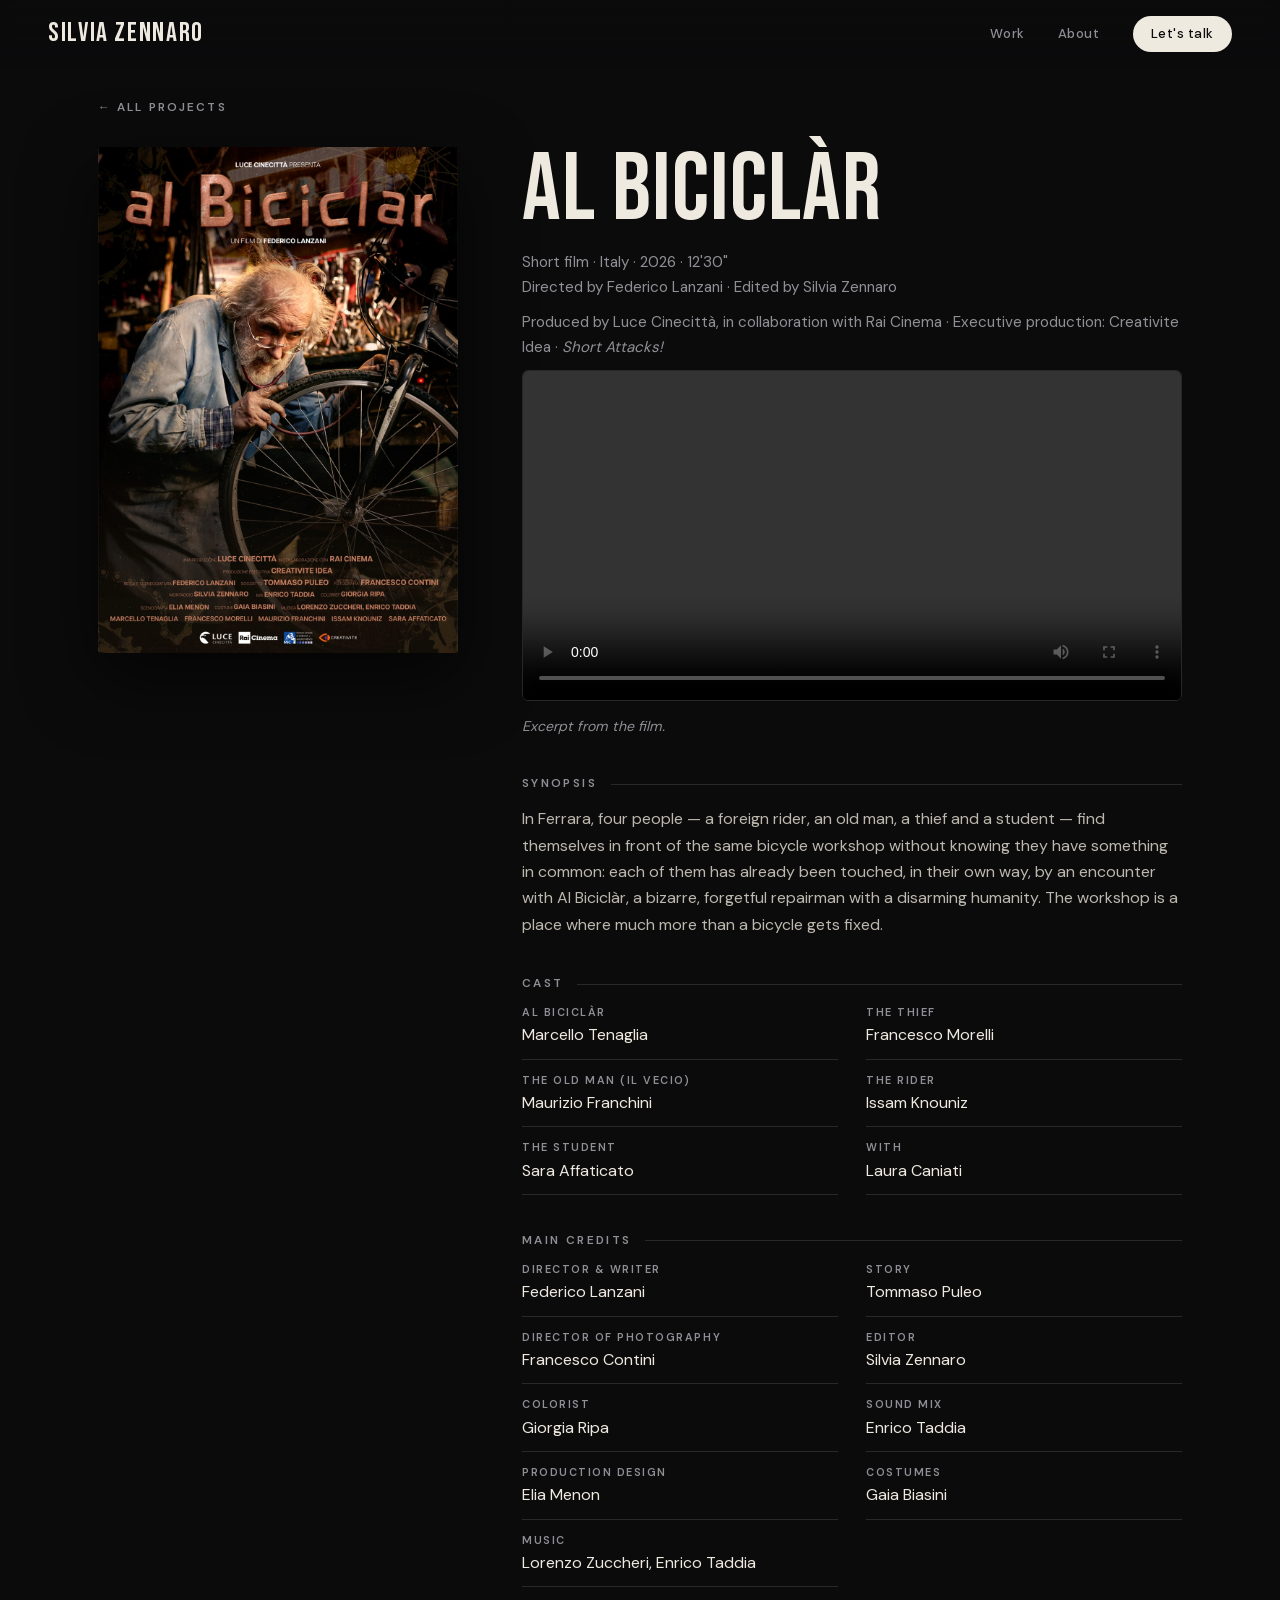
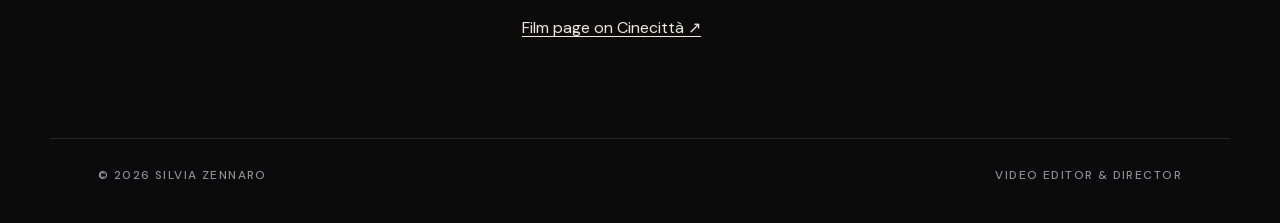
==== commit d03fe023: "Add files via upload" ====
--- a/al-biciclar.html
+++ b/al-biciclar.html
@@ -13,7 +13,6 @@
     <h1><a href="index.html">Silvia Zennaro</a></h1>
     <nav>
       <a href="index.html#work">Work</a>
-      <a href="index.html#more">More work</a>
       <a href="index.html#about">About</a>
       <a class="cta" href="index.html#contact">Let's talk</a>
     </nav>
--- a/style.css
+++ b/style.css
@@ -137,59 +137,8 @@
 .scroll-cue::after { content: ""; width: 1px; height: 44px; background: linear-gradient(var(--text), transparent); animation: drip 2s ease-in-out infinite; transform-origin: top; }
 @keyframes drip { 0% { transform: scaleY(0); opacity: 1; } 60% { transform: scaleY(1); opacity: 1; } 100% { transform: scaleY(1); opacity: 0; } }
 
-/* ── Work: scroll-driven story ─────────── */
-.work-head { padding-top: clamp(60px, 9vw, 110px); }
-.story { position: relative; }
-.stage { position: relative; }
-.slide { display: grid; grid-template-columns: 1fr; gap: 24px; padding: 34px 0; border-top: 1px solid var(--line); }
-.slide .poster-wrap img { width: 100%; max-width: 420px; height: auto; display: block; border-radius: 3px; box-shadow: 0 24px 60px rgba(0,0,0,.6); }
-.slide .num { font: 500 .78rem/1 var(--sans); letter-spacing: .2em; color: var(--muted); }
-.slide h3 { margin: 14px 0 12px; font-size: clamp(3rem, 7vw, 5.5rem); }
-.slide .tags { margin: 0 0 24px; color: var(--muted); font-size: 1rem; }
-.slide .tags b { color: var(--text); font-weight: 500; }
-.counter, .dots { display: none; }
-
-/* pinned version (only when JS is on) */
-html.js .story { height: calc(var(--n) * 78vh + 22vh); }
-html.js .stage {
-  position: sticky; top: 0; height: 100vh; height: 100svh;
-  margin: 0 calc(var(--pad) * -1); padding: var(--nav-h) var(--pad) 0; overflow: hidden;
-}
-html.js .slide {
-  position: absolute; inset: var(--nav-h) var(--pad) 0; padding: 0; border: 0;
-  grid-template-columns: 1.05fr 1fr; align-items: center; gap: clamp(24px, 5vw, 90px);
-  opacity: 0; visibility: hidden; transform: translateY(40px);
-  transition: opacity .55s ease, transform .55s ease, visibility 0s .55s;
-}
-html.js .slide.active { opacity: 1; visibility: visible; transform: none; transition: opacity .55s ease, transform .55s ease; }
-html.js .slide.past { transform: translateY(-40px); }
-html.js .slide .text { order: 1; }
-html.js .slide .poster-wrap { order: 2; display: flex; justify-content: center; align-items: center; height: 100%; padding: 22px 0 70px; }
-html.js .slide .poster-wrap img { width: auto; max-width: 100%; max-height: 100%; aspect-ratio: 5 / 7; object-fit: cover; }
-html.js .counter {
-  display: block; position: absolute; left: var(--pad); bottom: 28px;
-  font: 400 1.9rem/1 var(--display); letter-spacing: .08em;
-}
-html.js .counter small { color: var(--muted); font-size: 1.1rem; }
-html.js .dots {
-  display: flex; flex-direction: column; gap: 10px; position: absolute; right: var(--pad); top: 50%; transform: translateY(-50%); z-index: 5;
-}
-.dots button {
-  width: 6px; height: 6px; padding: 0; border: 0; border-radius: 6px; background: #55555a; cursor: pointer;
-  transition: height .3s, background .3s;
-}
-.dots button.on { height: 26px; background: var(--text); }
-@media (max-width: 800px) {
-  html.js .slide { grid-template-columns: 1fr; grid-template-rows: minmax(0, 1fr) auto; gap: 12px; align-items: stretch; }
-  html.js .slide .poster-wrap { order: 1; padding: 14px 0 0; }
-  html.js .slide .text { order: 2; padding-bottom: 104px; }
-  html.js .slide h3 { font-size: clamp(2.6rem, 12vw, 4rem); margin: 8px 0; }
-  html.js .slide .tags { margin-bottom: 14px; font-size: .92rem; }
-  html.js .dots { display: none; }
-}
-
 /* ── More work (editorial index) ───────── */
-.block { padding-top: clamp(70px, 10vw, 130px); }
+
 .work { list-style: none; margin: 0; padding: 0; }
 .work li {
   display: grid; grid-template-columns: 70px minmax(0, 1.3fr) minmax(0, .8fr) minmax(0, 1.4fr);
@@ -257,12 +206,113 @@
 .gallery { display: flex; flex-wrap: wrap; justify-content: center; gap: 10px; margin: 0 0 8px; }
 .gallery img { flex: 0 0 calc(50% - 5px); width: calc(50% - 5px); aspect-ratio: 4 / 3; object-fit: cover; object-position: center 30%; display: block; border-radius: 4px; }
 
-/* ── Reveal on scroll ──────────────────── */
-.reveal { opacity: 0; transform: translateY(22px); transition: opacity .7s ease, transform .7s ease; }
-.reveal.in { opacity: 1; transform: none; }
 @media (prefers-reduced-motion: reduce) {
   html { scroll-behavior: auto; }
-  .reveal { opacity: 1; transform: none; transition: none; }
-  html.js .slide, html.js .slide.active { transition: none; }
+  html.js .rv { opacity: 1; transform: none; transition: none; }
   .scroll-cue::after { animation: none; }
 }
+
+/* ── Home: one continuous scroll ───────── */
+.hero { position: sticky; top: 0; z-index: 0; margin: 0; padding: var(--nav-h) var(--pad) 0; }   /* stays put while the page slides over it */
+.flow { position: relative; z-index: 1; background: var(--bg); box-shadow: 0 -40px 80px rgba(0,0,0,.7); }
+.flow main { padding-top: 0; padding-bottom: 20px; }
+.sec { padding-top: clamp(90px, 13vw, 170px); }
+.sec > h2 { margin-bottom: 30px; }
+.sec .intro { max-width: 520px; margin: -8px 0 34px; color: var(--muted); }
+
+/* category filters (stick under the nav while you browse) */
+.filters {
+  position: sticky; top: var(--nav-h); z-index: 10; display: flex; flex-wrap: wrap; gap: 8px;
+  padding: 14px 0; margin: 0 0 34px; background: linear-gradient(var(--bg) 70%, transparent);
+}
+.filters button {
+  cursor: pointer; padding: 10px 18px; border: 1px solid var(--line); border-radius: 999px; background: transparent; color: var(--muted);
+  font: 500 .78rem/1 var(--sans); letter-spacing: .08em; text-transform: uppercase; transition: color .2s, border-color .2s, background .2s;
+}
+.filters button:hover { color: var(--text); border-color: #555; }
+.filters button.on { background: var(--text); color: var(--bg); border-color: var(--text); }
+
+/* poster grid */
+.grid { display: grid; grid-template-columns: repeat(2, 1fr); gap: 40px 16px; }
+@media (min-width: 900px) { .grid { grid-template-columns: repeat(3, 1fr); gap: 64px 30px; } }
+.card { display: block; color: inherit; text-decoration: none; }
+.card.hide, .work li.hide { display: none; }
+.card .ph { overflow: hidden; border-radius: 3px; background: #121214; aspect-ratio: 5 / 7; box-shadow: 0 18px 50px rgba(0,0,0,.55); }
+.card img { width: 100%; height: 100%; object-fit: cover; display: block; transition: transform .9s cubic-bezier(.2,.7,.2,1), filter .5s; }
+.card:hover img { transform: scale(1.06); }
+.card .cap { display: flex; justify-content: space-between; align-items: baseline; gap: 12px; margin-top: 16px; }
+.card h3 { margin: 0; font: 400 clamp(1.5rem, 2.6vw, 2.1rem)/1 var(--display); letter-spacing: .03em; text-transform: uppercase; }
+.card .yr { font: 500 .8rem/1 var(--sans); letter-spacing: .1em; color: var(--muted); }
+.card .meta { margin: 6px 0 0; font: 500 .72rem/1.4 var(--sans); letter-spacing: .12em; text-transform: uppercase; color: var(--muted); }
+.card:hover h3 { text-decoration: underline; text-underline-offset: 6px; text-decoration-thickness: 1px; }
+.sub-head { margin: clamp(70px, 10vw, 120px) 0 22px; display: flex; align-items: center; gap: 16px; }
+.sub-head h3 { margin: 0; font-size: clamp(2.4rem, 6vw, 4.4rem); }
+.empty { display: none; color: var(--muted); padding: 30px 0; }
+
+/* reveal while scrolling */
+html.js .rv { opacity: 0; transform: translateY(36px); transition: opacity .9s cubic-bezier(.2,.7,.2,1), transform .9s cubic-bezier(.2,.7,.2,1); transition-delay: var(--d, 0ms); }
+html.js .rv.in { opacity: 1; transform: none; }
+
+.contact .big { margin-top: 18px; }
+.flow footer { margin-top: 70px; }
+@media (max-width: 560px) {
+  .hero .words { letter-spacing: .16em; font-size: .72rem; }
+  .hero .words i { padding: 0 .5em; }
+  .scroll-cue { display: none; }
+}
+@media (max-width: 700px) {
+  .filters { flex-wrap: nowrap; overflow-x: auto; margin-right: calc(var(--pad) * -1); padding-right: var(--pad); scrollbar-width: none; }
+  .filters::-webkit-scrollbar { display: none; }
+  .filters button { flex: 0 0 auto; padding: 9px 15px; }
+}
+
+/* ── Categories: pinned stages that stack over each other ── */
+.cats-index { display: flex; flex-wrap: wrap; gap: 10px; margin: 0 0 clamp(60px, 9vw, 110px); }
+.cats-index a {
+  display: inline-flex; align-items: baseline; gap: 10px; padding: 11px 18px; border: 1px solid var(--line); border-radius: 999px;
+  color: var(--text); text-decoration: none; font: 500 .78rem/1 var(--sans); letter-spacing: .1em; text-transform: uppercase; transition: background .2s, color .2s;
+}
+.cats-index a small { color: var(--muted); font-size: .72rem; }
+.cats-index a:hover { background: var(--text); color: var(--bg); } .cats-index a:hover small { color: var(--bg); }
+
+.flow main.wide { max-width: none; padding: 0; }
+.flow .head-wrap { max-width: var(--wrap); margin: 0 auto; padding: 0 var(--pad); }
+.cat { position: relative; height: calc(100svh + var(--D, 0px) + 100svh); }
+.cat + .cat { margin-top: -100svh; }
+.cat.last { height: calc(100svh + var(--D, 0px)); }
+.cat .stage {
+  position: sticky; top: 0; height: 100vh; height: 100svh; overflow: hidden;
+  display: flex; flex-direction: column; justify-content: space-between;
+  padding: calc(var(--nav-h) + 8px) 0 28px; background: var(--tone, #0b0b0c);
+  border-radius: 30px 30px 0 0; box-shadow: 0 -30px 70px rgba(0,0,0,.65), inset 0 1px 0 rgba(255,255,255,.07);
+}
+.cat-top { display: flex; justify-content: space-between; align-items: flex-end; gap: 20px; padding: 0 var(--pad); }
+.cat-top .chip { display: inline-block; margin-bottom: 8px; }
+.cat-top h2 { margin: 0; font-size: clamp(4rem, 12vw, 11rem); line-height: .82; }
+.cat-top .count { font: 400 clamp(1.3rem, 3vw, 2.2rem)/1 var(--display); letter-spacing: .06em; color: var(--muted); text-align: right; white-space: nowrap; padding-bottom: 6px; }
+.track { display: flex; gap: clamp(16px, 2vw, 30px); padding: 0 var(--pad); width: max-content; will-change: transform; align-items: flex-start; }
+.cat { --ph: min(46svh, 500px); }
+.tcard { flex: 0 0 auto; width: calc(var(--ph) * 5 / 7); color: inherit; text-decoration: none; display: block; }
+.tcard .ph { height: var(--ph); overflow: hidden; border-radius: 3px; background: #121214; box-shadow: 0 18px 50px rgba(0,0,0,.55); }
+.tcard img { width: 100%; height: 100%; object-fit: cover; display: block; transition: transform .8s cubic-bezier(.2,.7,.2,1); }
+.tcard:hover img { transform: scale(1.06); }
+.tcard .cap { display: flex; justify-content: space-between; align-items: baseline; gap: 10px; margin-top: 14px; }
+.tcard h3 { margin: 0; font: 400 clamp(1.4rem, 2.2vw, 1.9rem)/1 var(--display); letter-spacing: .03em; text-transform: uppercase; }
+.tcard .yr { font: 500 .78rem/1 var(--sans); letter-spacing: .1em; color: var(--muted); }
+.tcard .meta { margin: 6px 0 0; font: 500 .7rem/1.4 var(--sans); letter-spacing: .12em; text-transform: uppercase; color: var(--muted); }
+a.tcard:hover h3 { text-decoration: underline; text-underline-offset: 6px; text-decoration-thickness: 1px; }
+.tcard.np { width: clamp(220px, 20vw, 290px); height: var(--ph); padding: 22px; border: 1px solid var(--line); border-radius: 3px; display: flex; flex-direction: column; justify-content: flex-end; }
+.tcard.np .yr { margin-bottom: auto; }
+.tcard.np h3 { font-size: clamp(1.8rem, 2.6vw, 2.4rem); line-height: .95; margin-bottom: 10px; }
+.tcard.np .role { margin: 0 0 4px; font: 600 .7rem/1.4 var(--sans); letter-spacing: .14em; text-transform: uppercase; }
+.tcard.np .info { margin: 0; font-size: .86rem; line-height: 1.45; color: var(--muted); }
+.cat-bar { position: absolute; left: var(--pad); right: var(--pad); bottom: 18px; height: 1px; background: var(--line); }
+.cat-bar i { display: block; height: 1px; background: var(--text); transform: scaleX(0); transform-origin: left; }
+@media (max-width: 700px) {
+  .cat { --ph: min(46svh, 400px); }
+  .cat-top { align-items: flex-start; flex-direction: column; gap: 8px; }
+  .cat-top .count { text-align: left; }
+  .cat-top h2 { font-size: clamp(3.6rem, 19vw, 6rem); }
+  .cat .stage { border-radius: 22px 22px 0 0; }
+}
+@media (prefers-reduced-motion: reduce) { .track { will-change: auto; } }
